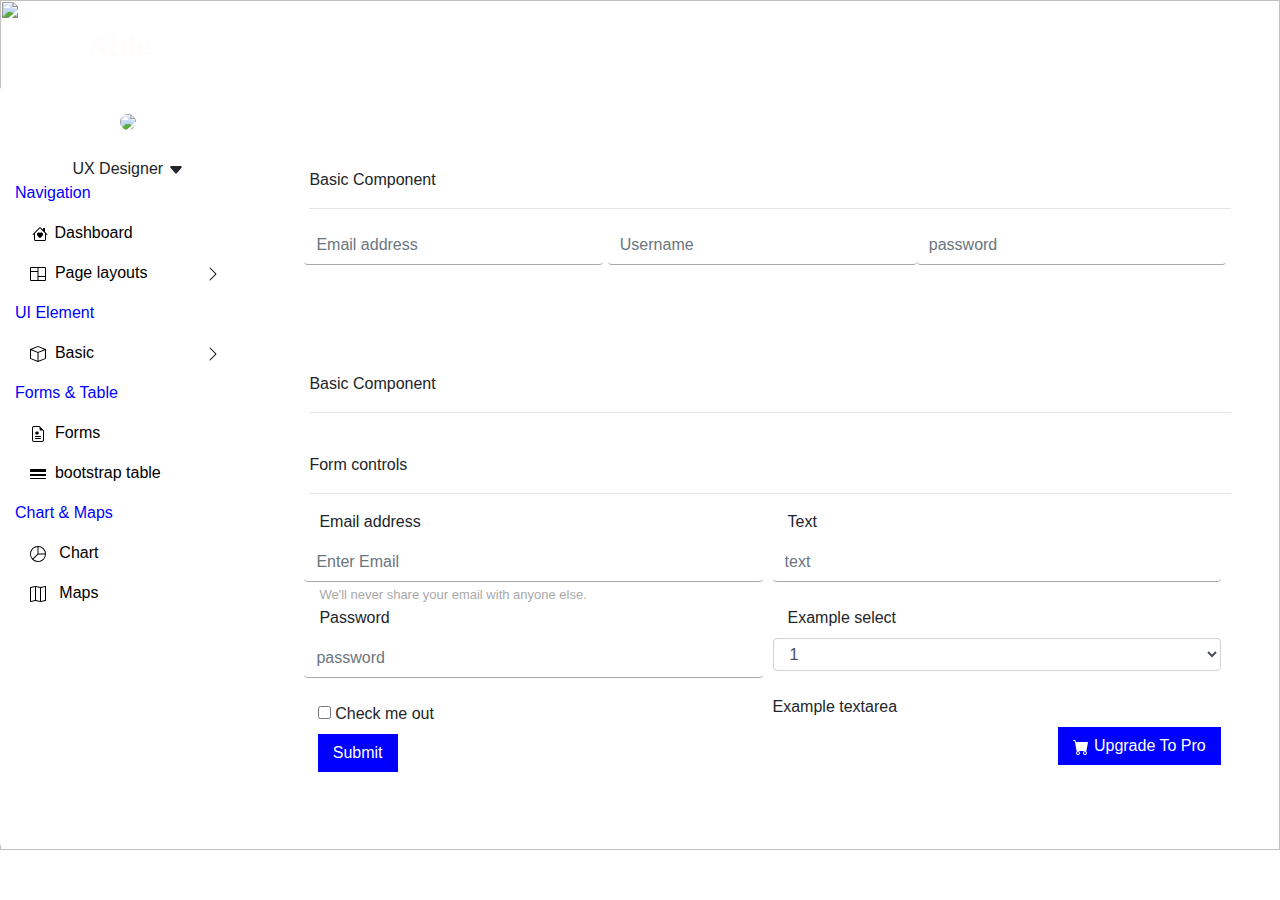
==== Form.html @ 4158c741 "add" ====
<!DOCTYPE html>
<html lang="en">
<head>
  <title>Form 1</title>
  <meta charset="utf-8">
  <meta name="viewport" content="width=device-width, initial-scale=1">
  <link rel="stylesheet" href="./css/Form.css">
  <link rel="stylesheet" href="https://stackpath.bootstrapcdn.com/bootstrap/4.3.1/css/bootstrap.min.css" integrity="sha384-ggOyR0iXCbMQv3Xipma34MD+dH/1fQ784/j6cY/iJTQUOhcWr7x9JvoRxT2MZw1T" crossorigin="anonymous">
</head>
<body >
  <div ><img style="width:100%; height:850px; position: relative;" src="./img/bg.jpg" ></div>
  <div class="cont">
    <div class="left">
      <br>
      <center>
      <table>
        <tr>
          <td>    
            <p style="color:rgb(255, 252, 252); text-align: center; font-size:30px;"><b>Able</b></p> 
          </td>
          <td>
            &nbsp;<p style="color:white; text-align:unset; font-size:10px;"><b>pro</b></p>       
         </td>
        </tr>
      </table>
    </center>
    <div class="box">
      <br>
      <center><img style="border-radius:50%;" src="./img/avatar.jpg" width="150px; height:150px;"  /></center>
      <br>
      <center>UX Designer <svg xmlns="http://www.w3.org/2000/svg" width="16" height="16" fill="currentColor" class="bi bi-caret-down-fill" viewBox="0 0 16 16">
        <path d="M7.247 11.14 2.451 5.658C1.885 5.013 2.345 4 3.204 4h9.592a1 1 0 0 1 .753 1.659l-4.796 5.48a1 1 0 0 1-1.506 0z"/>
      </svg></center>
      <p class="text">Navigation</p>
      <p class="text-add"><svg xmlns="http://www.w3.org/2000/svg" width="20" height="16" fill="currentColor" class="bi bi-house-heart" viewBox="0 0 16 16">
        <path d="M8 6.982C9.664 5.309 13.825 8.236 8 12 2.175 8.236 6.336 5.309 8 6.982Z"/>
        <path d="M8.707 1.5a1 1 0 0 0-1.414 0L.646 8.146a.5.5 0 0 0 .708.707L2 8.207V13.5A1.5 1.5 0 0 0 3.5 15h9a1.5 1.5 0 0 0 1.5-1.5V8.207l.646.646a.5.5 0 0 0 .708-.707L13 5.793V2.5a.5.5 0 0 0-.5-.5h-1a.5.5 0 0 0-.5.5v1.293L8.707 1.5ZM13 7.207V13.5a.5.5 0 0 1-.5.5h-9a.5.5 0 0 1-.5-.5V7.207l5-5 5 5Z"/>
      </svg> Dashboard</p>
      <p class="text-add"><svg xmlns="http://www.w3.org/2000/svg" width="16" height="16" fill="currentColor" class="bi bi-columns" viewBox="0 0 16 16">
        <path d="M0 2a1 1 0 0 1 1-1h14a1 1 0 0 1 1 1v12a1 1 0 0 1-1 1H1a1 1 0 0 1-1-1V2zm8.5 0v8H15V2H8.5zm0 9v3H15v-3H8.5zm-1-9H1v3h6.5V2zM1 14h6.5V6H1v8z"/>
      </svg>&nbsp; Page layouts &nbsp;&nbsp;&nbsp;&nbsp;&nbsp;&nbsp;&nbsp;&nbsp;&nbsp;&nbsp;&nbsp;
      <svg xmlns="http://www.w3.org/2000/svg" width="16" height="16" fill="currentColor" class="bi bi-chevron-right" viewBox="0 0 16 16">
        <path fill-rule="evenodd" d="M4.646 1.646a.5.5 0 0 1 .708 0l6 6a.5.5 0 0 1 0 .708l-6 6a.5.5 0 0 1-.708-.708L10.293 8 4.646 2.354a.5.5 0 0 1 0-.708z"/>
      </svg></p>
      <p class="text">UI Element</p>
      <p class="text-add"><svg xmlns="http://www.w3.org/2000/svg" width="16" height="16" fill="currentColor" class="bi bi-box" viewBox="0 0 16 16">
        <path d="M8.186 1.113a.5.5 0 0 0-.372 0L1.846 3.5 8 5.961 14.154 3.5 8.186 1.113zM15 4.239l-6.5 2.6v7.922l6.5-2.6V4.24zM7.5 14.762V6.838L1 4.239v7.923l6.5 2.6zM7.443.184a1.5 1.5 0 0 1 1.114 0l7.129 2.852A.5.5 0 0 1 16 3.5v8.662a1 1 0 0 1-.629.928l-7.185 2.874a.5.5 0 0 1-.372 0L.63 13.09a1 1 0 0 1-.63-.928V3.5a.5.5 0 0 1 .314-.464L7.443.184z"/>
      </svg>&nbsp; Basic  &nbsp; &nbsp; &nbsp; &nbsp; &nbsp; &nbsp; &nbsp; &nbsp; &nbsp; &nbsp; &nbsp; &nbsp;
      <svg xmlns="http://www.w3.org/2000/svg" width="16" height="16" fill="currentColor" class="bi bi-chevron-right" viewBox="0 0 16 16">
        <path fill-rule="evenodd" d="M4.646 1.646a.5.5 0 0 1 .708 0l6 6a.5.5 0 0 1 0 .708l-6 6a.5.5 0 0 1-.708-.708L10.293 8 4.646 2.354a.5.5 0 0 1 0-.708z"/>
      </svg>
    </p>
    <p class="text"> Forms & Table</p>
    <p class="text-add"> <svg xmlns="http://www.w3.org/2000/svg" width="16" height="16" fill="currentColor" class="bi bi-file-earmark-medical" viewBox="0 0 16 16">
      <path d="M7.5 5.5a.5.5 0 0 0-1 0v.634l-.549-.317a.5.5 0 1 0-.5.866L6 7l-.549.317a.5.5 0 1 0 .5.866l.549-.317V8.5a.5.5 0 1 0 1 0v-.634l.549.317a.5.5 0 1 0 .5-.866L8 7l.549-.317a.5.5 0 1 0-.5-.866l-.549.317V5.5zm-2 4.5a.5.5 0 0 0 0 1h5a.5.5 0 0 0 0-1h-5zm0 2a.5.5 0 0 0 0 1h5a.5.5 0 0 0 0-1h-5z"/>
      <path d="M14 14V4.5L9.5 0H4a2 2 0 0 0-2 2v12a2 2 0 0 0 2 2h8a2 2 0 0 0 2-2zM9.5 3A1.5 1.5 0 0 0 11 4.5h2V14a1 1 0 0 1-1 1H4a1 1 0 0 1-1-1V2a1 1 0 0 1 1-1h5.5v2z"/>
    </svg> &nbsp;Forms</p> 
    <p class="text-add"><svg xmlns="http://www.w3.org/2000/svg" width="16" height="16" fill="currentColor" class="bi bi-border-width" viewBox="0 0 16 16">
      <path d="M0 3.5A.5.5 0 0 1 .5 3h15a.5.5 0 0 1 .5.5v2a.5.5 0 0 1-.5.5H.5a.5.5 0 0 1-.5-.5v-2zm0 5A.5.5 0 0 1 .5 8h15a.5.5 0 0 1 .5.5v1a.5.5 0 0 1-.5.5H.5a.5.5 0 0 1-.5-.5v-1zm0 4a.5.5 0 0 1 .5-.5h15a.5.5 0 0 1 0 1H.5a.5.5 0 0 1-.5-.5z"/>
    </svg> &nbsp;bootstrap table</p>
    <p class="text"> Chart & Maps</p>
    <p class="text-add"> <svg xmlns="http://www.w3.org/2000/svg" width="16" height="16" fill="currentColor" class="bi bi-pie-chart" viewBox="0 0 16 16">
      <path d="M7.5 1.018a7 7 0 0 0-4.79 11.566L7.5 7.793V1.018zm1 0V7.5h6.482A7.001 7.001 0 0 0 8.5 1.018zM14.982 8.5H8.207l-4.79 4.79A7 7 0 0 0 14.982 8.5zM0 8a8 8 0 1 1 16 0A8 8 0 0 1 0 8z"/>
    </svg> &nbsp; Chart</p>
    <p class="text-add"><svg xmlns="http://www.w3.org/2000/svg" width="16" height="16" fill="currentColor" class="bi bi-map" viewBox="0 0 16 16">
      <path fill-rule="evenodd" d="M15.817.113A.5.5 0 0 1 16 .5v14a.5.5 0 0 1-.402.49l-5 1a.502.502 0 0 1-.196 0L5.5 15.01l-4.902.98A.5.5 0 0 1 0 15.5v-14a.5.5 0 0 1 .402-.49l5-1a.5.5 0 0 1 .196 0L10.5.99l4.902-.98a.5.5 0 0 1 .415.103zM10 1.91l-4-.8v12.98l4 .8V1.91zm1 12.98 4-.8V1.11l-4 .8v12.98zm-6-.8V1.11l-4 .8v12.98l4-.8z"/>
    </svg> &nbsp; Maps</p>
    </div>
    </div>
    <div class="center"></div>
    <div class="right">
      <br>
      <table style="width: 100%;">
        <tr>
          <td>
      <p style="color:white;">
      <svg xmlns="http://www.w3.org/2000/svg" width="20" height="20" fill="currentColor" class="bi bi-search" viewBox="0 0 16 16">
        <path d="M11.742 10.344a6.5 6.5 0 1 0-1.397 1.398h-.001c.03.04.062.078.098.115l3.85 3.85a1 1 0 0 0 1.415-1.414l-3.85-3.85a1.007 1.007 0 0 0-.115-.1zM12 6.5a5.5 5.5 0 1 1-11 0 5.5 5.5 0 0 1 11 0z"/>
      </svg>
      </p>
    </td>
      <td>
        <p style="color:white; text-align: right; padding-right: 55px;">
      <svg xmlns="http://www.w3.org/2000/svg" width="16" height="16" fill="currentColor" class="bi bi-bell" viewBox="0 0 16 16">
        <path d="M8 16a2 2 0 0 0 2-2H6a2 2 0 0 0 2 2zM8 1.918l-.797.161A4.002 4.002 0 0 0 4 6c0 .628-.134 2.197-.459 3.742-.16.767-.376 1.566-.663 2.258h10.244c-.287-.692-.502-1.49-.663-2.258C12.134 8.197 12 6.628 12 6a4.002 4.002 0 0 0-3.203-3.92L8 1.917zM14.22 12c.223.447.481.801.78 1H1c.299-.199.557-.553.78-1C2.68 10.2 3 6.88 3 6c0-2.42 1.72-4.44 4.005-4.901a1 1 0 1 1 1.99 0A5.002 5.002 0 0 1 13 6c0 .88.32 4.2 1.22 6z"/>
      </svg>
      &nbsp;&nbsp;
      <svg xmlns="http://www.w3.org/2000/svg" width="16" height="16" fill="currentColor" class="bi bi-person" viewBox="0 0 16 16">
        <path d="M8 8a3 3 0 1 0 0-6 3 3 0 0 0 0 6Zm2-3a2 2 0 1 1-4 0 2 2 0 0 1 4 0Zm4 8c0 1-1 1-1 1H3s-1 0-1-1 1-4 6-4 6 3 6 4Zm-1-.004c-.001-.246-.154-.986-.832-1.664C11.516 10.68 10.289 10 8 10c-2.29 0-3.516.68-4.168 1.332-.678.678-.83 1.418-.832 1.664h10Z"/>
      </svg>
      </p>
    </td>
    </tr>
      </table>
      <p style="color:white;">Form Elements</p>
      <p style="color:white;">
      <svg xmlns="http://www.w3.org/2000/svg" width="20" height="16" fill="currentColor" class="bi bi-house-heart" viewBox="0 0 16 16">
        <path d="M8 6.982C9.664 5.309 13.825 8.236 8 12 2.175 8.236 6.336 5.309 8 6.982Z"/>
        <path d="M8.707 1.5a1 1 0 0 0-1.414 0L.646 8.146a.5.5 0 0 0 .708.707L2 8.207V13.5A1.5 1.5 0 0 0 3.5 15h9a1.5 1.5 0 0 0 1.5-1.5V8.207l.646.646a.5.5 0 0 0 .708-.707L13 5.793V2.5a.5.5 0 0 0-.5-.5h-1a.5.5 0 0 0-.5.5v1.293L8.707 1.5ZM13 7.207V13.5a.5.5 0 0 1-.5.5h-9a.5.5 0 0 1-.5-.5V7.207l5-5 5 5Z"/>
      </svg> / Form Components / Form Elements
    </p>
    
    <div class="tren">
      <div class="pad"> <br> Basic Component <br><hr></div> 
      
      <div class="tren-dis">
      <div class="tren-1">
      <input size="38" type="email" class="form-control " id="email" placeholder="Email address"> 
      </div> &nbsp; 
      <div class="tren-2">
        <input size="38" type="text" class="form-control" id="name" placeholder="Username"> 
      </div>
      <div class="tren-3"> 
         <input size="38" type="password" class="form-control" id="password" placeholder="password"> 
      </div>
    </div>
    </div>
  
    <br>
    
    <div class="duoi">
      <div class="pad"> <br> Basic Component <hr></div> 
      <div class="pad"> <br> Form controls <hr></div> 
      <div class="duoi-dis">
        <div class="duoi-1">
          <label class="pad">Email address</label> <br>
          <input size="38" type="email" class="form-control " id="email1" placeholder="Enter Email "> <span class="pad" style="font-size: 13px; color:darkgray">We'll never share your email with anyone else.</span>
          <br>
          <label class="pad">Password</label> <br>
          <input size="38" type="password" class="form-control" id="password1" placeholder="password"> 
          <br> &nbsp;&nbsp;
          <input  type="checkbox" id=""> <label>Check me out</label> 
          <br> &nbsp;&nbsp;
          <button> Submit</button>
        </div>
        <div class="duoi-2">
          <label class="pad"> Text</label> <br>
          <input size="38" type="text" class="form-control" id="text" placeholder="text"> 
          <br>
          <label class="pad"> Example select</label> <br>
          <select size="1" type="email" class="form-control " id="select" > 
            <option>1</option>
            <option>2</option>
            <option>3</option>
          </select>
          <br>
          <label>Example textarea</label>
          <div style="text-align: right;">
            <button > <svg xmlns="http://www.w3.org/2000/svg" width="16" height="16" fill="currentColor" class="bi bi-cart-fill" viewBox="0 0 16 16">
              <path d="M0 1.5A.5.5 0 0 1 .5 1H2a.5.5 0 0 1 .485.379L2.89 3H14.5a.5.5 0 0 1 .491.592l-1.5 8A.5.5 0 0 1 13 12H4a.5.5 0 0 1-.491-.408L2.01 3.607 1.61 2H.5a.5.5 0 0 1-.5-.5zM5 12a2 2 0 1 0 0 4 2 2 0 0 0 0-4zm7 0a2 2 0 1 0 0 4 2 2 0 0 0 0-4zm-7 1a1 1 0 1 1 0 2 1 1 0 0 1 0-2zm7 0a1 1 0 1 1 0 2 1 1 0 0 1 0-2z"/>
            </svg> Upgrade To Pro</button>
          </div>
        </div>
      </div>
    </div>
  
    </div>
  </div>

</body>
</html>
---- css/Form.css ----
*{
    margin:0;
    padding:0;
    box-sizing: border-box;
}
.cont{
    width: 100%;
    display: flex;
    position:absolute;
    top:0px;
    right: 0px;
}
.left{
    width: 20%;
}
.center{
    width: 3%;
}
.right{
    width: 77%;
    
}
.box{
    width: 100%;
    height: 90%;
    border-radius: 5px;
    background-color: white;
}
.tren{
    
    width: 95%;
    border-radius: 5px;
    height: 180px;
    background-color: white;
}
.tren-dis{
    display: flex;
}
.tren-1{
    padding-left: 10px;

    width: 33%;
}
.tren-2{
    width: 33%;
}
.tren-3{
    width: 33%;
}
.duoi{
    width: 95%;
    border-radius: 5px;
    height: 500px;
    background-color: white;
}
.duoi-dis{
    display: flex;
}
.duoi-1{
    padding-left: 10px;

    width: 50%;
}
.duoi-2{
    padding-left: 10px;
    padding-right: 10px;

    width: 50%;
}
.text{
    margin-left: 15px;
    color:blue;
}
.text-add{
    margin-left: 30px;
    color:black;
}
p:hover{
    background-color: blue;
    color:white;
}
.pad{
    padding-left: 15px;
    
}
input[type= "email"]{
    height: 40px;
    width: 100%;
    border: none;
    border-bottom: 1px solid darkgrey;
}
input[type= "text"]{
    height: 40px;
    width: 100%;
    border: none;
    border-bottom: 1px solid darkgrey;
}
input[type= "password"]{
    height: 40px;
    width: 100%;
    border: none;
    border-bottom: 1px solid darkgrey;
}
button{
    background-color: blue;
    color:white;
    padding:7px 15px 7px 15px;
    border: none;
}
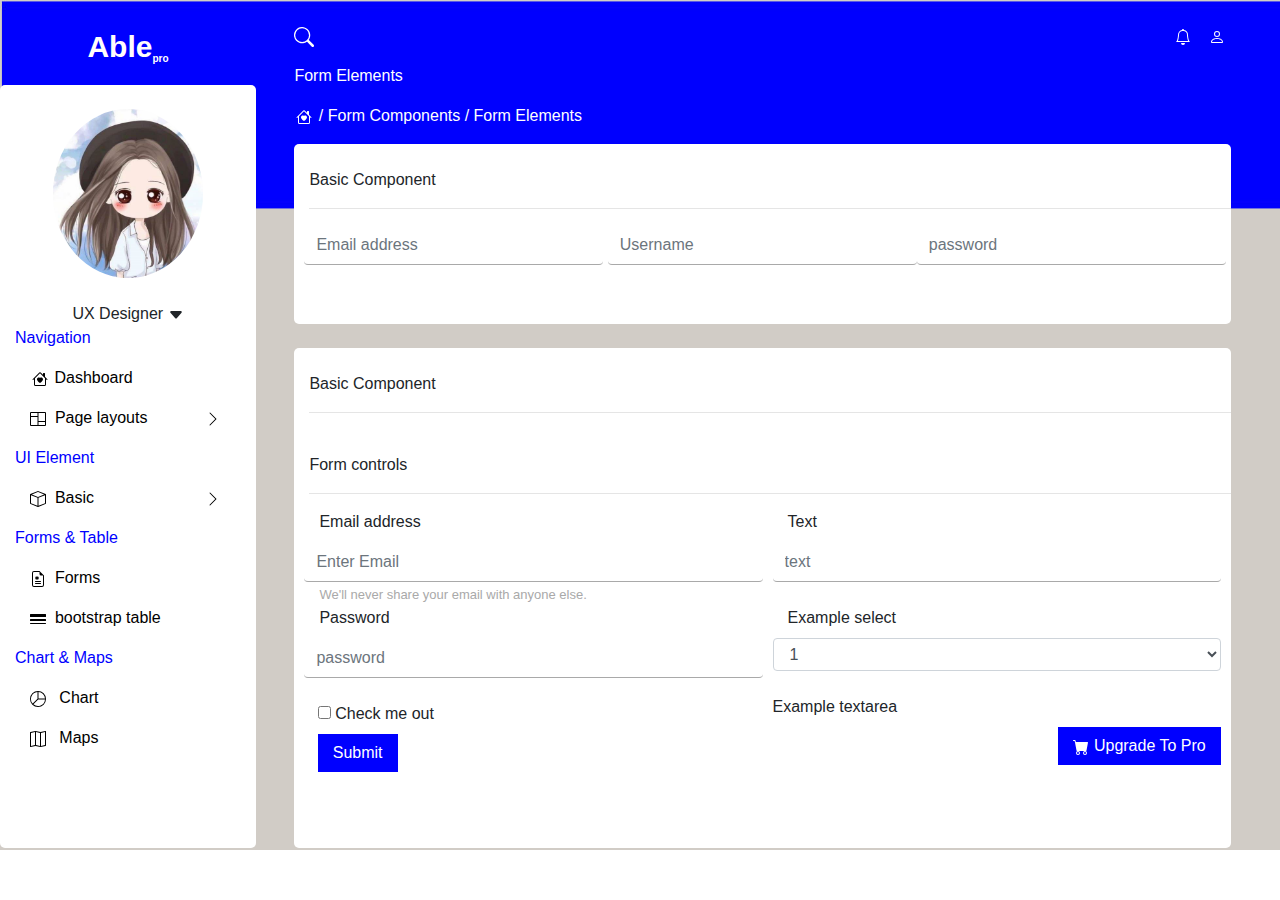
==== commit 3b84d5a6: "Add files via upload" ====
--- a/Form.html
+++ b/Form.html
@@ -1,161 +1,161 @@
-<!DOCTYPE html>
-<html lang="en">
-<head>
-  <title>Form 1</title>
-  <meta charset="utf-8">
-  <meta name="viewport" content="width=device-width, initial-scale=1">
-  <link rel="stylesheet" href="./css/Form.css">
-  <link rel="stylesheet" href="https://stackpath.bootstrapcdn.com/bootstrap/4.3.1/css/bootstrap.min.css" integrity="sha384-ggOyR0iXCbMQv3Xipma34MD+dH/1fQ784/j6cY/iJTQUOhcWr7x9JvoRxT2MZw1T" crossorigin="anonymous">
-</head>
-<body >
-  <div ><img style="width:100%; height:850px; position: relative;" src="./img/bg.jpg" ></div>
-  <div class="cont">
-    <div class="left">
-      <br>
-      <center>
-      <table>
-        <tr>
-          <td>    
-            <p style="color:rgb(255, 252, 252); text-align: center; font-size:30px;"><b>Able</b></p> 
-          </td>
-          <td>
-            &nbsp;<p style="color:white; text-align:unset; font-size:10px;"><b>pro</b></p>       
-         </td>
-        </tr>
-      </table>
-    </center>
-    <div class="box">
-      <br>
-      <center><img style="border-radius:50%;" src="./img/avatar.jpg" width="150px; height:150px;"  /></center>
-      <br>
-      <center>UX Designer <svg xmlns="http://www.w3.org/2000/svg" width="16" height="16" fill="currentColor" class="bi bi-caret-down-fill" viewBox="0 0 16 16">
-        <path d="M7.247 11.14 2.451 5.658C1.885 5.013 2.345 4 3.204 4h9.592a1 1 0 0 1 .753 1.659l-4.796 5.48a1 1 0 0 1-1.506 0z"/>
-      </svg></center>
-      <p class="text">Navigation</p>
-      <p class="text-add"><svg xmlns="http://www.w3.org/2000/svg" width="20" height="16" fill="currentColor" class="bi bi-house-heart" viewBox="0 0 16 16">
-        <path d="M8 6.982C9.664 5.309 13.825 8.236 8 12 2.175 8.236 6.336 5.309 8 6.982Z"/>
-        <path d="M8.707 1.5a1 1 0 0 0-1.414 0L.646 8.146a.5.5 0 0 0 .708.707L2 8.207V13.5A1.5 1.5 0 0 0 3.5 15h9a1.5 1.5 0 0 0 1.5-1.5V8.207l.646.646a.5.5 0 0 0 .708-.707L13 5.793V2.5a.5.5 0 0 0-.5-.5h-1a.5.5 0 0 0-.5.5v1.293L8.707 1.5ZM13 7.207V13.5a.5.5 0 0 1-.5.5h-9a.5.5 0 0 1-.5-.5V7.207l5-5 5 5Z"/>
-      </svg> Dashboard</p>
-      <p class="text-add"><svg xmlns="http://www.w3.org/2000/svg" width="16" height="16" fill="currentColor" class="bi bi-columns" viewBox="0 0 16 16">
-        <path d="M0 2a1 1 0 0 1 1-1h14a1 1 0 0 1 1 1v12a1 1 0 0 1-1 1H1a1 1 0 0 1-1-1V2zm8.5 0v8H15V2H8.5zm0 9v3H15v-3H8.5zm-1-9H1v3h6.5V2zM1 14h6.5V6H1v8z"/>
-      </svg>&nbsp; Page layouts &nbsp;&nbsp;&nbsp;&nbsp;&nbsp;&nbsp;&nbsp;&nbsp;&nbsp;&nbsp;&nbsp;
-      <svg xmlns="http://www.w3.org/2000/svg" width="16" height="16" fill="currentColor" class="bi bi-chevron-right" viewBox="0 0 16 16">
-        <path fill-rule="evenodd" d="M4.646 1.646a.5.5 0 0 1 .708 0l6 6a.5.5 0 0 1 0 .708l-6 6a.5.5 0 0 1-.708-.708L10.293 8 4.646 2.354a.5.5 0 0 1 0-.708z"/>
-      </svg></p>
-      <p class="text">UI Element</p>
-      <p class="text-add"><svg xmlns="http://www.w3.org/2000/svg" width="16" height="16" fill="currentColor" class="bi bi-box" viewBox="0 0 16 16">
-        <path d="M8.186 1.113a.5.5 0 0 0-.372 0L1.846 3.5 8 5.961 14.154 3.5 8.186 1.113zM15 4.239l-6.5 2.6v7.922l6.5-2.6V4.24zM7.5 14.762V6.838L1 4.239v7.923l6.5 2.6zM7.443.184a1.5 1.5 0 0 1 1.114 0l7.129 2.852A.5.5 0 0 1 16 3.5v8.662a1 1 0 0 1-.629.928l-7.185 2.874a.5.5 0 0 1-.372 0L.63 13.09a1 1 0 0 1-.63-.928V3.5a.5.5 0 0 1 .314-.464L7.443.184z"/>
-      </svg>&nbsp; Basic  &nbsp; &nbsp; &nbsp; &nbsp; &nbsp; &nbsp; &nbsp; &nbsp; &nbsp; &nbsp; &nbsp; &nbsp;
-      <svg xmlns="http://www.w3.org/2000/svg" width="16" height="16" fill="currentColor" class="bi bi-chevron-right" viewBox="0 0 16 16">
-        <path fill-rule="evenodd" d="M4.646 1.646a.5.5 0 0 1 .708 0l6 6a.5.5 0 0 1 0 .708l-6 6a.5.5 0 0 1-.708-.708L10.293 8 4.646 2.354a.5.5 0 0 1 0-.708z"/>
-      </svg>
-    </p>
-    <p class="text"> Forms & Table</p>
-    <p class="text-add"> <svg xmlns="http://www.w3.org/2000/svg" width="16" height="16" fill="currentColor" class="bi bi-file-earmark-medical" viewBox="0 0 16 16">
-      <path d="M7.5 5.5a.5.5 0 0 0-1 0v.634l-.549-.317a.5.5 0 1 0-.5.866L6 7l-.549.317a.5.5 0 1 0 .5.866l.549-.317V8.5a.5.5 0 1 0 1 0v-.634l.549.317a.5.5 0 1 0 .5-.866L8 7l.549-.317a.5.5 0 1 0-.5-.866l-.549.317V5.5zm-2 4.5a.5.5 0 0 0 0 1h5a.5.5 0 0 0 0-1h-5zm0 2a.5.5 0 0 0 0 1h5a.5.5 0 0 0 0-1h-5z"/>
-      <path d="M14 14V4.5L9.5 0H4a2 2 0 0 0-2 2v12a2 2 0 0 0 2 2h8a2 2 0 0 0 2-2zM9.5 3A1.5 1.5 0 0 0 11 4.5h2V14a1 1 0 0 1-1 1H4a1 1 0 0 1-1-1V2a1 1 0 0 1 1-1h5.5v2z"/>
-    </svg> &nbsp;Forms</p> 
-    <p class="text-add"><svg xmlns="http://www.w3.org/2000/svg" width="16" height="16" fill="currentColor" class="bi bi-border-width" viewBox="0 0 16 16">
-      <path d="M0 3.5A.5.5 0 0 1 .5 3h15a.5.5 0 0 1 .5.5v2a.5.5 0 0 1-.5.5H.5a.5.5 0 0 1-.5-.5v-2zm0 5A.5.5 0 0 1 .5 8h15a.5.5 0 0 1 .5.5v1a.5.5 0 0 1-.5.5H.5a.5.5 0 0 1-.5-.5v-1zm0 4a.5.5 0 0 1 .5-.5h15a.5.5 0 0 1 0 1H.5a.5.5 0 0 1-.5-.5z"/>
-    </svg> &nbsp;bootstrap table</p>
-    <p class="text"> Chart & Maps</p>
-    <p class="text-add"> <svg xmlns="http://www.w3.org/2000/svg" width="16" height="16" fill="currentColor" class="bi bi-pie-chart" viewBox="0 0 16 16">
-      <path d="M7.5 1.018a7 7 0 0 0-4.79 11.566L7.5 7.793V1.018zm1 0V7.5h6.482A7.001 7.001 0 0 0 8.5 1.018zM14.982 8.5H8.207l-4.79 4.79A7 7 0 0 0 14.982 8.5zM0 8a8 8 0 1 1 16 0A8 8 0 0 1 0 8z"/>
-    </svg> &nbsp; Chart</p>
-    <p class="text-add"><svg xmlns="http://www.w3.org/2000/svg" width="16" height="16" fill="currentColor" class="bi bi-map" viewBox="0 0 16 16">
-      <path fill-rule="evenodd" d="M15.817.113A.5.5 0 0 1 16 .5v14a.5.5 0 0 1-.402.49l-5 1a.502.502 0 0 1-.196 0L5.5 15.01l-4.902.98A.5.5 0 0 1 0 15.5v-14a.5.5 0 0 1 .402-.49l5-1a.5.5 0 0 1 .196 0L10.5.99l4.902-.98a.5.5 0 0 1 .415.103zM10 1.91l-4-.8v12.98l4 .8V1.91zm1 12.98 4-.8V1.11l-4 .8v12.98zm-6-.8V1.11l-4 .8v12.98l4-.8z"/>
-    </svg> &nbsp; Maps</p>
-    </div>
-    </div>
-    <div class="center"></div>
-    <div class="right">
-      <br>
-      <table style="width: 100%;">
-        <tr>
-          <td>
-      <p style="color:white;">
-      <svg xmlns="http://www.w3.org/2000/svg" width="20" height="20" fill="currentColor" class="bi bi-search" viewBox="0 0 16 16">
-        <path d="M11.742 10.344a6.5 6.5 0 1 0-1.397 1.398h-.001c.03.04.062.078.098.115l3.85 3.85a1 1 0 0 0 1.415-1.414l-3.85-3.85a1.007 1.007 0 0 0-.115-.1zM12 6.5a5.5 5.5 0 1 1-11 0 5.5 5.5 0 0 1 11 0z"/>
-      </svg>
-      </p>
-    </td>
-      <td>
-        <p style="color:white; text-align: right; padding-right: 55px;">
-      <svg xmlns="http://www.w3.org/2000/svg" width="16" height="16" fill="currentColor" class="bi bi-bell" viewBox="0 0 16 16">
-        <path d="M8 16a2 2 0 0 0 2-2H6a2 2 0 0 0 2 2zM8 1.918l-.797.161A4.002 4.002 0 0 0 4 6c0 .628-.134 2.197-.459 3.742-.16.767-.376 1.566-.663 2.258h10.244c-.287-.692-.502-1.49-.663-2.258C12.134 8.197 12 6.628 12 6a4.002 4.002 0 0 0-3.203-3.92L8 1.917zM14.22 12c.223.447.481.801.78 1H1c.299-.199.557-.553.78-1C2.68 10.2 3 6.88 3 6c0-2.42 1.72-4.44 4.005-4.901a1 1 0 1 1 1.99 0A5.002 5.002 0 0 1 13 6c0 .88.32 4.2 1.22 6z"/>
-      </svg>
-      &nbsp;&nbsp;
-      <svg xmlns="http://www.w3.org/2000/svg" width="16" height="16" fill="currentColor" class="bi bi-person" viewBox="0 0 16 16">
-        <path d="M8 8a3 3 0 1 0 0-6 3 3 0 0 0 0 6Zm2-3a2 2 0 1 1-4 0 2 2 0 0 1 4 0Zm4 8c0 1-1 1-1 1H3s-1 0-1-1 1-4 6-4 6 3 6 4Zm-1-.004c-.001-.246-.154-.986-.832-1.664C11.516 10.68 10.289 10 8 10c-2.29 0-3.516.68-4.168 1.332-.678.678-.83 1.418-.832 1.664h10Z"/>
-      </svg>
-      </p>
-    </td>
-    </tr>
-      </table>
-      <p style="color:white;">Form Elements</p>
-      <p style="color:white;">
-      <svg xmlns="http://www.w3.org/2000/svg" width="20" height="16" fill="currentColor" class="bi bi-house-heart" viewBox="0 0 16 16">
-        <path d="M8 6.982C9.664 5.309 13.825 8.236 8 12 2.175 8.236 6.336 5.309 8 6.982Z"/>
-        <path d="M8.707 1.5a1 1 0 0 0-1.414 0L.646 8.146a.5.5 0 0 0 .708.707L2 8.207V13.5A1.5 1.5 0 0 0 3.5 15h9a1.5 1.5 0 0 0 1.5-1.5V8.207l.646.646a.5.5 0 0 0 .708-.707L13 5.793V2.5a.5.5 0 0 0-.5-.5h-1a.5.5 0 0 0-.5.5v1.293L8.707 1.5ZM13 7.207V13.5a.5.5 0 0 1-.5.5h-9a.5.5 0 0 1-.5-.5V7.207l5-5 5 5Z"/>
-      </svg> / Form Components / Form Elements
-    </p>
-    
-    <div class="tren">
-      <div class="pad"> <br> Basic Component <br><hr></div> 
-      
-      <div class="tren-dis">
-      <div class="tren-1">
-      <input size="38" type="email" class="form-control " id="email" placeholder="Email address"> 
-      </div> &nbsp; 
-      <div class="tren-2">
-        <input size="38" type="text" class="form-control" id="name" placeholder="Username"> 
-      </div>
-      <div class="tren-3"> 
-         <input size="38" type="password" class="form-control" id="password" placeholder="password"> 
-      </div>
-    </div>
-    </div>
-  
-    <br>
-    
-    <div class="duoi">
-      <div class="pad"> <br> Basic Component <hr></div> 
-      <div class="pad"> <br> Form controls <hr></div> 
-      <div class="duoi-dis">
-        <div class="duoi-1">
-          <label class="pad">Email address</label> <br>
-          <input size="38" type="email" class="form-control " id="email1" placeholder="Enter Email "> <span class="pad" style="font-size: 13px; color:darkgray">We'll never share your email with anyone else.</span>
-          <br>
-          <label class="pad">Password</label> <br>
-          <input size="38" type="password" class="form-control" id="password1" placeholder="password"> 
-          <br> &nbsp;&nbsp;
-          <input  type="checkbox" id=""> <label>Check me out</label> 
-          <br> &nbsp;&nbsp;
-          <button> Submit</button>
-        </div>
-        <div class="duoi-2">
-          <label class="pad"> Text</label> <br>
-          <input size="38" type="text" class="form-control" id="text" placeholder="text"> 
-          <br>
-          <label class="pad"> Example select</label> <br>
-          <select size="1" type="email" class="form-control " id="select" > 
-            <option>1</option>
-            <option>2</option>
-            <option>3</option>
-          </select>
-          <br>
-          <label>Example textarea</label>
-          <div style="text-align: right;">
-            <button > <svg xmlns="http://www.w3.org/2000/svg" width="16" height="16" fill="currentColor" class="bi bi-cart-fill" viewBox="0 0 16 16">
-              <path d="M0 1.5A.5.5 0 0 1 .5 1H2a.5.5 0 0 1 .485.379L2.89 3H14.5a.5.5 0 0 1 .491.592l-1.5 8A.5.5 0 0 1 13 12H4a.5.5 0 0 1-.491-.408L2.01 3.607 1.61 2H.5a.5.5 0 0 1-.5-.5zM5 12a2 2 0 1 0 0 4 2 2 0 0 0 0-4zm7 0a2 2 0 1 0 0 4 2 2 0 0 0 0-4zm-7 1a1 1 0 1 1 0 2 1 1 0 0 1 0-2zm7 0a1 1 0 1 1 0 2 1 1 0 0 1 0-2z"/>
-            </svg> Upgrade To Pro</button>
-          </div>
-        </div>
-      </div>
-    </div>
-  
-    </div>
-  </div>
-
-</body>
-</html>
+<!DOCTYPE html>
+<html lang="en">
+<head>
+  <title>Form 1</title>
+  <meta charset="utf-8">
+  <meta name="viewport" content="width=device-width, initial-scale=1">
+  <link rel="stylesheet" href="./asserts/css/Form.css">
+  <link rel="stylesheet" href="https://stackpath.bootstrapcdn.com/bootstrap/4.3.1/css/bootstrap.min.css" integrity="sha384-ggOyR0iXCbMQv3Xipma34MD+dH/1fQ784/j6cY/iJTQUOhcWr7x9JvoRxT2MZw1T" crossorigin="anonymous">
+</head>
+<body >
+  <div ><img style="width:100%; height:850px; position: relative;" src="./asserts/img/bg.jpg" ></div>
+  <div class="cont">
+    <div class="left">
+      <br>
+      <center>
+      <table>
+        <tr>
+          <td>    
+            <p style="color:rgb(255, 252, 252); text-align: center; font-size:30px;"><b>Able</b></p> 
+          </td>
+          <td>
+            &nbsp;<p style="color:white; text-align:unset; font-size:10px;"><b>pro</b></p>       
+         </td>
+        </tr>
+      </table>
+    </center>
+    <div class="box">
+      <br>
+      <center><img style="border-radius:50%;" src="./asserts/img/avatar.jpg" width="150px; height:150px;"  /></center>
+      <br>
+      <center>UX Designer <svg xmlns="http://www.w3.org/2000/svg" width="16" height="16" fill="currentColor" class="bi bi-caret-down-fill" viewBox="0 0 16 16">
+        <path d="M7.247 11.14 2.451 5.658C1.885 5.013 2.345 4 3.204 4h9.592a1 1 0 0 1 .753 1.659l-4.796 5.48a1 1 0 0 1-1.506 0z"/>
+      </svg></center>
+      <p class="text">Navigation</p>
+      <p class="text-add"><svg xmlns="http://www.w3.org/2000/svg" width="20" height="16" fill="currentColor" class="bi bi-house-heart" viewBox="0 0 16 16">
+        <path d="M8 6.982C9.664 5.309 13.825 8.236 8 12 2.175 8.236 6.336 5.309 8 6.982Z"/>
+        <path d="M8.707 1.5a1 1 0 0 0-1.414 0L.646 8.146a.5.5 0 0 0 .708.707L2 8.207V13.5A1.5 1.5 0 0 0 3.5 15h9a1.5 1.5 0 0 0 1.5-1.5V8.207l.646.646a.5.5 0 0 0 .708-.707L13 5.793V2.5a.5.5 0 0 0-.5-.5h-1a.5.5 0 0 0-.5.5v1.293L8.707 1.5ZM13 7.207V13.5a.5.5 0 0 1-.5.5h-9a.5.5 0 0 1-.5-.5V7.207l5-5 5 5Z"/>
+      </svg> Dashboard</p>
+      <p class="text-add"><svg xmlns="http://www.w3.org/2000/svg" width="16" height="16" fill="currentColor" class="bi bi-columns" viewBox="0 0 16 16">
+        <path d="M0 2a1 1 0 0 1 1-1h14a1 1 0 0 1 1 1v12a1 1 0 0 1-1 1H1a1 1 0 0 1-1-1V2zm8.5 0v8H15V2H8.5zm0 9v3H15v-3H8.5zm-1-9H1v3h6.5V2zM1 14h6.5V6H1v8z"/>
+      </svg>&nbsp; Page layouts &nbsp;&nbsp;&nbsp;&nbsp;&nbsp;&nbsp;&nbsp;&nbsp;&nbsp;&nbsp;&nbsp;
+      <svg xmlns="http://www.w3.org/2000/svg" width="16" height="16" fill="currentColor" class="bi bi-chevron-right" viewBox="0 0 16 16">
+        <path fill-rule="evenodd" d="M4.646 1.646a.5.5 0 0 1 .708 0l6 6a.5.5 0 0 1 0 .708l-6 6a.5.5 0 0 1-.708-.708L10.293 8 4.646 2.354a.5.5 0 0 1 0-.708z"/>
+      </svg></p>
+      <p class="text">UI Element</p>
+      <p class="text-add"><svg xmlns="http://www.w3.org/2000/svg" width="16" height="16" fill="currentColor" class="bi bi-box" viewBox="0 0 16 16">
+        <path d="M8.186 1.113a.5.5 0 0 0-.372 0L1.846 3.5 8 5.961 14.154 3.5 8.186 1.113zM15 4.239l-6.5 2.6v7.922l6.5-2.6V4.24zM7.5 14.762V6.838L1 4.239v7.923l6.5 2.6zM7.443.184a1.5 1.5 0 0 1 1.114 0l7.129 2.852A.5.5 0 0 1 16 3.5v8.662a1 1 0 0 1-.629.928l-7.185 2.874a.5.5 0 0 1-.372 0L.63 13.09a1 1 0 0 1-.63-.928V3.5a.5.5 0 0 1 .314-.464L7.443.184z"/>
+      </svg>&nbsp; Basic  &nbsp; &nbsp; &nbsp; &nbsp; &nbsp; &nbsp; &nbsp; &nbsp; &nbsp; &nbsp; &nbsp; &nbsp;
+      <svg xmlns="http://www.w3.org/2000/svg" width="16" height="16" fill="currentColor" class="bi bi-chevron-right" viewBox="0 0 16 16">
+        <path fill-rule="evenodd" d="M4.646 1.646a.5.5 0 0 1 .708 0l6 6a.5.5 0 0 1 0 .708l-6 6a.5.5 0 0 1-.708-.708L10.293 8 4.646 2.354a.5.5 0 0 1 0-.708z"/>
+      </svg>
+    </p>
+    <p class="text"> Forms & Table</p>
+    <p class="text-add"> <svg xmlns="http://www.w3.org/2000/svg" width="16" height="16" fill="currentColor" class="bi bi-file-earmark-medical" viewBox="0 0 16 16">
+      <path d="M7.5 5.5a.5.5 0 0 0-1 0v.634l-.549-.317a.5.5 0 1 0-.5.866L6 7l-.549.317a.5.5 0 1 0 .5.866l.549-.317V8.5a.5.5 0 1 0 1 0v-.634l.549.317a.5.5 0 1 0 .5-.866L8 7l.549-.317a.5.5 0 1 0-.5-.866l-.549.317V5.5zm-2 4.5a.5.5 0 0 0 0 1h5a.5.5 0 0 0 0-1h-5zm0 2a.5.5 0 0 0 0 1h5a.5.5 0 0 0 0-1h-5z"/>
+      <path d="M14 14V4.5L9.5 0H4a2 2 0 0 0-2 2v12a2 2 0 0 0 2 2h8a2 2 0 0 0 2-2zM9.5 3A1.5 1.5 0 0 0 11 4.5h2V14a1 1 0 0 1-1 1H4a1 1 0 0 1-1-1V2a1 1 0 0 1 1-1h5.5v2z"/>
+    </svg> &nbsp;Forms</p> 
+    <p class="text-add"><svg xmlns="http://www.w3.org/2000/svg" width="16" height="16" fill="currentColor" class="bi bi-border-width" viewBox="0 0 16 16">
+      <path d="M0 3.5A.5.5 0 0 1 .5 3h15a.5.5 0 0 1 .5.5v2a.5.5 0 0 1-.5.5H.5a.5.5 0 0 1-.5-.5v-2zm0 5A.5.5 0 0 1 .5 8h15a.5.5 0 0 1 .5.5v1a.5.5 0 0 1-.5.5H.5a.5.5 0 0 1-.5-.5v-1zm0 4a.5.5 0 0 1 .5-.5h15a.5.5 0 0 1 0 1H.5a.5.5 0 0 1-.5-.5z"/>
+    </svg> &nbsp;bootstrap table</p>
+    <p class="text"> Chart & Maps</p>
+    <p class="text-add"> <svg xmlns="http://www.w3.org/2000/svg" width="16" height="16" fill="currentColor" class="bi bi-pie-chart" viewBox="0 0 16 16">
+      <path d="M7.5 1.018a7 7 0 0 0-4.79 11.566L7.5 7.793V1.018zm1 0V7.5h6.482A7.001 7.001 0 0 0 8.5 1.018zM14.982 8.5H8.207l-4.79 4.79A7 7 0 0 0 14.982 8.5zM0 8a8 8 0 1 1 16 0A8 8 0 0 1 0 8z"/>
+    </svg> &nbsp; Chart</p>
+    <p class="text-add"><svg xmlns="http://www.w3.org/2000/svg" width="16" height="16" fill="currentColor" class="bi bi-map" viewBox="0 0 16 16">
+      <path fill-rule="evenodd" d="M15.817.113A.5.5 0 0 1 16 .5v14a.5.5 0 0 1-.402.49l-5 1a.502.502 0 0 1-.196 0L5.5 15.01l-4.902.98A.5.5 0 0 1 0 15.5v-14a.5.5 0 0 1 .402-.49l5-1a.5.5 0 0 1 .196 0L10.5.99l4.902-.98a.5.5 0 0 1 .415.103zM10 1.91l-4-.8v12.98l4 .8V1.91zm1 12.98 4-.8V1.11l-4 .8v12.98zm-6-.8V1.11l-4 .8v12.98l4-.8z"/>
+    </svg> &nbsp; Maps</p>
+    </div>
+    </div>
+    <div class="center"></div>
+    <div class="right">
+      <br>
+      <table style="width: 100%;">
+        <tr>
+          <td>
+      <p style="color:white;">
+      <svg xmlns="http://www.w3.org/2000/svg" width="20" height="20" fill="currentColor" class="bi bi-search" viewBox="0 0 16 16">
+        <path d="M11.742 10.344a6.5 6.5 0 1 0-1.397 1.398h-.001c.03.04.062.078.098.115l3.85 3.85a1 1 0 0 0 1.415-1.414l-3.85-3.85a1.007 1.007 0 0 0-.115-.1zM12 6.5a5.5 5.5 0 1 1-11 0 5.5 5.5 0 0 1 11 0z"/>
+      </svg>
+      </p>
+    </td>
+      <td>
+        <p style="color:white; text-align: right; padding-right: 55px;">
+      <svg xmlns="http://www.w3.org/2000/svg" width="16" height="16" fill="currentColor" class="bi bi-bell" viewBox="0 0 16 16">
+        <path d="M8 16a2 2 0 0 0 2-2H6a2 2 0 0 0 2 2zM8 1.918l-.797.161A4.002 4.002 0 0 0 4 6c0 .628-.134 2.197-.459 3.742-.16.767-.376 1.566-.663 2.258h10.244c-.287-.692-.502-1.49-.663-2.258C12.134 8.197 12 6.628 12 6a4.002 4.002 0 0 0-3.203-3.92L8 1.917zM14.22 12c.223.447.481.801.78 1H1c.299-.199.557-.553.78-1C2.68 10.2 3 6.88 3 6c0-2.42 1.72-4.44 4.005-4.901a1 1 0 1 1 1.99 0A5.002 5.002 0 0 1 13 6c0 .88.32 4.2 1.22 6z"/>
+      </svg>
+      &nbsp;&nbsp;
+      <svg xmlns="http://www.w3.org/2000/svg" width="16" height="16" fill="currentColor" class="bi bi-person" viewBox="0 0 16 16">
+        <path d="M8 8a3 3 0 1 0 0-6 3 3 0 0 0 0 6Zm2-3a2 2 0 1 1-4 0 2 2 0 0 1 4 0Zm4 8c0 1-1 1-1 1H3s-1 0-1-1 1-4 6-4 6 3 6 4Zm-1-.004c-.001-.246-.154-.986-.832-1.664C11.516 10.68 10.289 10 8 10c-2.29 0-3.516.68-4.168 1.332-.678.678-.83 1.418-.832 1.664h10Z"/>
+      </svg>
+      </p>
+    </td>
+    </tr>
+      </table>
+      <p style="color:white;">Form Elements</p>
+      <p style="color:white;">
+      <svg xmlns="http://www.w3.org/2000/svg" width="20" height="16" fill="currentColor" class="bi bi-house-heart" viewBox="0 0 16 16">
+        <path d="M8 6.982C9.664 5.309 13.825 8.236 8 12 2.175 8.236 6.336 5.309 8 6.982Z"/>
+        <path d="M8.707 1.5a1 1 0 0 0-1.414 0L.646 8.146a.5.5 0 0 0 .708.707L2 8.207V13.5A1.5 1.5 0 0 0 3.5 15h9a1.5 1.5 0 0 0 1.5-1.5V8.207l.646.646a.5.5 0 0 0 .708-.707L13 5.793V2.5a.5.5 0 0 0-.5-.5h-1a.5.5 0 0 0-.5.5v1.293L8.707 1.5ZM13 7.207V13.5a.5.5 0 0 1-.5.5h-9a.5.5 0 0 1-.5-.5V7.207l5-5 5 5Z"/>
+      </svg> / Form Components / Form Elements
+    </p>
+    
+    <div class="tren">
+      <div class="pad"> <br> Basic Component <br><hr></div> 
+      
+      <div class="tren-dis">
+      <div class="tren-1">
+      <input size="38" type="email" class="form-control " id="email" placeholder="Email address"> 
+      </div> &nbsp; 
+      <div class="tren-2">
+        <input size="38" type="text" class="form-control" id="name" placeholder="Username"> 
+      </div>
+      <div class="tren-3"> 
+         <input size="38" type="password" class="form-control" id="password" placeholder="password"> 
+      </div>
+    </div>
+    </div>
+  
+    <br>
+    
+    <div class="duoi">
+      <div class="pad"> <br> Basic Component <hr></div> 
+      <div class="pad"> <br> Form controls <hr></div> 
+      <div class="duoi-dis">
+        <div class="duoi-1">
+          <label class="pad">Email address</label> <br>
+          <input size="38" type="email" class="form-control " id="email1" placeholder="Enter Email "> <span class="pad" style="font-size: 13px; color:darkgray">We'll never share your email with anyone else.</span>
+          <br>
+          <label class="pad">Password</label> <br>
+          <input size="38" type="password" class="form-control" id="password1" placeholder="password"> 
+          <br> &nbsp;&nbsp;
+          <input  type="checkbox" id=""> <label>Check me out</label> 
+          <br> &nbsp;&nbsp;
+          <button> Submit</button>
+        </div>
+        <div class="duoi-2">
+          <label class="pad"> Text</label> <br>
+          <input size="38" type="text" class="form-control" id="text" placeholder="text"> 
+          <br>
+          <label class="pad"> Example select</label> <br>
+          <select size="1" type="email" class="form-control " id="select" > 
+            <option>1</option>
+            <option>2</option>
+            <option>3</option>
+          </select>
+          <br>
+          <label>Example textarea</label>
+          <div style="text-align: right;">
+            <button > <svg xmlns="http://www.w3.org/2000/svg" width="16" height="16" fill="currentColor" class="bi bi-cart-fill" viewBox="0 0 16 16">
+              <path d="M0 1.5A.5.5 0 0 1 .5 1H2a.5.5 0 0 1 .485.379L2.89 3H14.5a.5.5 0 0 1 .491.592l-1.5 8A.5.5 0 0 1 13 12H4a.5.5 0 0 1-.491-.408L2.01 3.607 1.61 2H.5a.5.5 0 0 1-.5-.5zM5 12a2 2 0 1 0 0 4 2 2 0 0 0 0-4zm7 0a2 2 0 1 0 0 4 2 2 0 0 0 0-4zm-7 1a1 1 0 1 1 0 2 1 1 0 0 1 0-2zm7 0a1 1 0 1 1 0 2 1 1 0 0 1 0-2z"/>
+            </svg> Upgrade To Pro</button>
+          </div>
+        </div>
+      </div>
+    </div>
+  
+    </div>
+  </div>
+
+</body>
+</html>
--- a/asserts/css/Form.css
+++ b/asserts/css/Form.css
@@ -0,0 +1,109 @@
+*{
+    margin:0;
+    padding:0;
+    box-sizing: border-box;
+}
+.cont{
+    width: 100%;
+    display: flex;
+    position:absolute;
+    top:0px;
+    right: 0px;
+}
+.left{
+    width: 20%;
+}
+.center{
+    width: 3%;
+}
+.right{
+    width: 77%;
+    
+}
+.box{
+    width: 100%;
+    height: 90%;
+    border-radius: 5px;
+    background-color: white;
+}
+.tren{
+    
+    width: 95%;
+    border-radius: 5px;
+    height: 180px;
+    background-color: white;
+}
+.tren-dis{
+    display: flex;
+}
+.tren-1{
+    padding-left: 10px;
+
+    width: 33%;
+}
+.tren-2{
+    width: 33%;
+}
+.tren-3{
+    width: 33%;
+}
+.duoi{
+    width: 95%;
+    border-radius: 5px;
+    height: 500px;
+    background-color: white;
+}
+.duoi-dis{
+    display: flex;
+}
+.duoi-1{
+    padding-left: 10px;
+
+    width: 50%;
+}
+.duoi-2{
+    padding-left: 10px;
+    padding-right: 10px;
+
+    width: 50%;
+}
+.text{
+    margin-left: 15px;
+    color:blue;
+}
+.text-add{
+    margin-left: 30px;
+    color:black;
+}
+p:hover{
+    background-color: blue;
+    color:white;
+}
+.pad{
+    padding-left: 15px;
+    
+}
+input[type= "email"]{
+    height: 40px;
+    width: 100%;
+    border: none;
+    border-bottom: 1px solid darkgrey;
+}
+input[type= "text"]{
+    height: 40px;
+    width: 100%;
+    border: none;
+    border-bottom: 1px solid darkgrey;
+}
+input[type= "password"]{
+    height: 40px;
+    width: 100%;
+    border: none;
+    border-bottom: 1px solid darkgrey;
+}
+button{
+    background-color: blue;
+    color:white;
+    padding:7px 15px 7px 15px;
+    border: none;
+}
